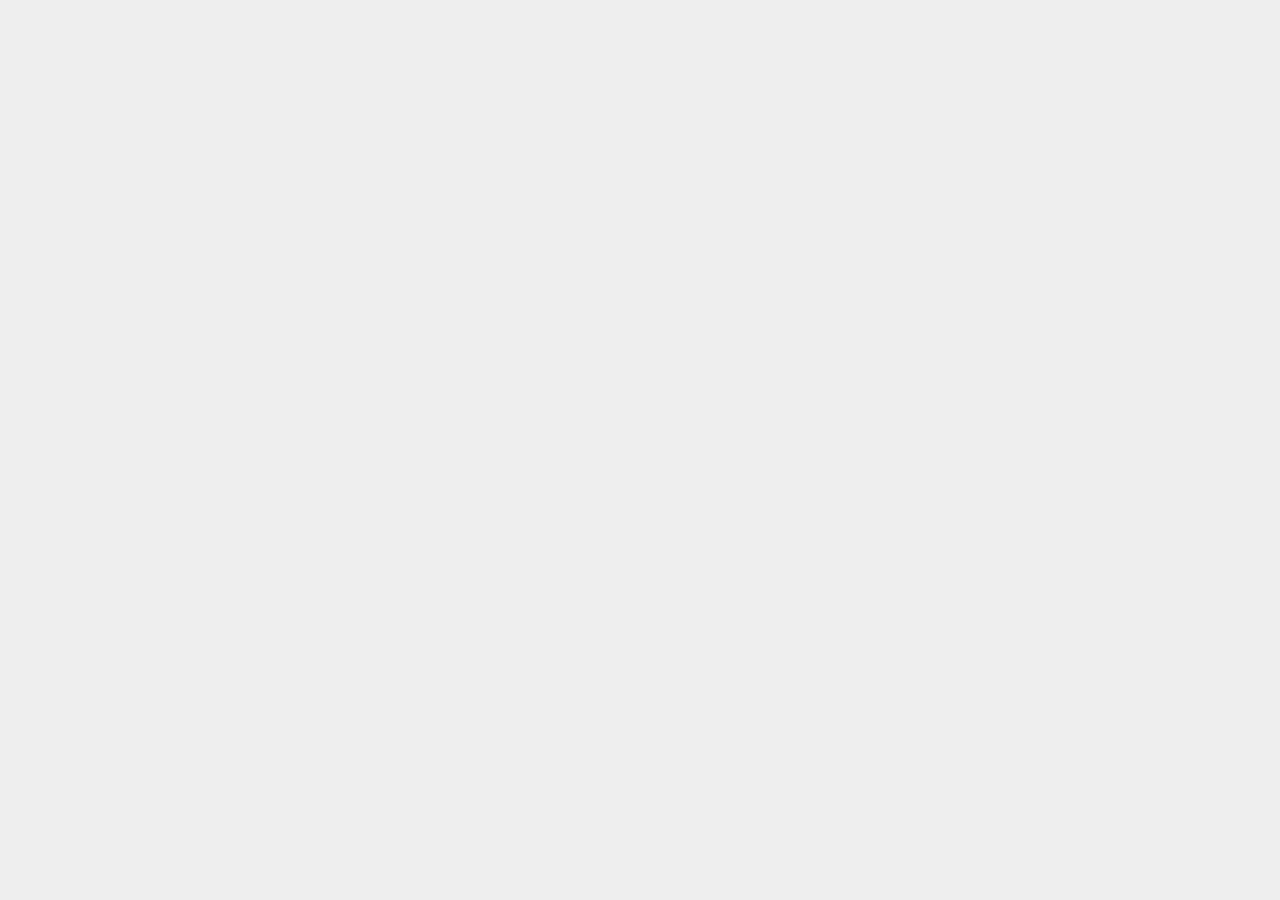
==== QLThuChi.APP/index.html @ cc8b2fb4 "Commmit" ====
﻿<!DOCTYPE html>
<!--
    BeyondAdmin - Responsive Admin Dashboard Template build with Twitter Bootstrap 3.3.4
    Version: 1.4.0
    Purchase: http://wrapbootstrap.com
    -->

<html xmlns="http://www.w3.org/1999/xhtml" ng-app="app" ng-controller="AppCtrl">

    <!-- Head -->
    <head>
        <meta charset="utf-8" />
        <title page-title></title>

        <meta name="description" content="blank page" />
        <meta name="viewport" content="width=device-width, initial-scale=1.0" />
        <meta http-equiv="X-UA-Compatible" content="IE=edge" />
        <meta http-equiv="Content-Type" content="text/html; charset=utf-8" />
        <link rel="shortcut icon" href="assets/img/favicon.png" type="image/x-icon">

        <!--Basic Styles-->
        <link href="assets/css/bootstrap.min.css" rel="stylesheet" />
        <link ng-if="settings.rtl" ng-href="assets/css/bootstrap-rtl.min.css" rel="stylesheet" />
        <link href="assets/css/font-awesome.min.css" rel="stylesheet" />
        <link href="assets/css/weather-icons.min.css" rel="stylesheet" />

        <!--Fonts-->
        <link href="http://fonts.googleapis.com/css?family=Open+Sans:300italic,400italic,600italic,700italic,400,600,700,300"
              rel="stylesheet" type="text/css">

        <!--Beyond styles-->
        <link ng-if="!settings.rtl" href="assets/css/beyond.min.css" rel="stylesheet" />
        <link ng-if="settings.rtl" href="assets/css/beyond-rtl.min.css" rel="stylesheet" />
        <link href="assets/css/demo.min.css" rel="stylesheet" />
        <link href="assets/css/typicons.min.css" rel="stylesheet" />
        <link href="assets/css/animate.min.css" rel="stylesheet" />
        <link ng-href="{{settings.skin}}" rel="stylesheet" type="text/css" />

    </head>
    <!-- /Head -->

    <!-- Body -->
    <body>
        <div ui-view></div>

        <!-- Scripts -->
        <script src="lib/jquery/jquery.min.js"></script>
        <script src="lib/jquery/bootstrap.js"></script>
        <script src="lib/angular/angular.js"></script>

        <script src="lib/utilities.js"></script>

        <script src="lib/angular/angular-animate/angular-animate.js"></script>
        <script src="lib/angular/angular-cookies/angular-cookies.js"></script>
        <script src="lib/angular/angular-resource/angular-resource.js"></script>
        <script src="lib/angular/angular-sanitize/angular-sanitize.js"></script>
        <script src="lib/angular/angular-touch/angular-touch.js"></script>

        <script src="lib/angular/angular-ui-router/angular-ui-router.js"></script>
        <script src="lib/angular/angular-ocLazyLoad/ocLazyLoad.js"></script>
        <script src="lib/angular/angular-ngStorage/ngStorage.js"></script>
        <script src="lib/angular/angular-ui-utils/angular-ui-utils.js"></script>
        <script src="lib/angular/angular-breadcrumb/angular-breadcrumb.js"></script>

        <script src="lib/angular/angular-ui-bootstrap/ui-bootstrap.js"></script>
        <script src="lib/jquery/slimscroll/jquery.slimscroll.js"></script>



        <!-- App Config and Routing Scripts -->
        <script src="app/app.js"></script>
        <script src="app/config.js"></script>
        <script src="app/config.lazyload.js"></script>
        <script src="app/config.router.js"></script>
        <script src="app/beyond.js"></script>
    
    
        <!-- Layout Related Directives -->
        <script src="app/directives/loading.js"></script>
        <script src="app/directives/skin.js"></script>
        <script src="app/directives/sidebar.js"></script>
        <script src="app/directives/header.js"></script>
        <script src="app/directives/navbar.js"></script>
        <script src="app/directives/chatbar.js"></script>
        <script src="app/directives/widget.js"></script>
        
    </body>
    <!--  /Body -->
</html>
---- QLThuChi.APP/assets/css/weather-icons.min.css ----
/*!
 *  Weather Icons 1.2
 *  Weather themed icons for Bootstrap
 *  ------------------------------------------------------------------------------
* Maintained at http://erikflowers.github.io/weather-icons
 *  http://twitter.com/Erik_UX
 *
 *  License
 *  ------------------------------------------------------------------------------
 *  - Fpmt licensed under SIL OFL 1.1 -
 *    http://scripts.sil.org/OFL
 *  - CSS and LESS are licensed under MIT License -
 *    http://opensource.org/licenses/mit-license.html
 *  - Documentation licensed under CC BY 3.0 -
 *    http://creativecommons.org/licenses/by/3.0/
 *  - Inspired by and works great as a companion with Font Awesome
 *    "Font Awesome by Dave Gandy - http://fontawesome.io"
 *
 *  Weather Icons Bootstrap Package Author - Erik Flowers - erik@helloerik.com
 *  ------------------------------------------------------------------------------
 *  Email: erik@helloerik.com
 *  Twitter: http://twitter.com/Erik_UX
 */@font-face{font-family:weathericons;src:url(../fonts/weathericons-regular-webfont.eot);src:url(../fonts/weathericons-regular-webfont.eot?#iefix) format('embedded-opentype'),url(../fonts/weathericons-regular-webfont.woff) format('woff'),url(../fonts/weathericons-regular-webfont.ttf) format('truetype'),url(../fonts/weathericons-regular-webfont.svg#weathericons-regular-webfontRg) format('svg');font-weight:400;font-style:normal}.wi{display:inline-block;font-family:weathericons;font-style:normal;font-weight:400;line-height:1;-webkit-font-smoothing:antialiased;-moz-osx-font-smoothing:grayscale}.wi-day-cloudy-gusts:before{content:"\f000"}.wi-day-cloudy-windy:before{content:"\f001"}.wi-day-cloudy:before{content:"\f002"}.wi-day-fog:before{content:"\f003"}.wi-day-hail:before{content:"\f004"}.wi-day-lightning:before{content:"\f005"}.wi-day-rain-mix:before{content:"\f006"}.wi-day-rain-wind:before{content:"\f007"}.wi-day-rain:before{content:"\f008"}.wi-day-showers:before{content:"\f009"}.wi-day-snow:before{content:"\f00a"}.wi-day-sprinkle:before{content:"\f00b"}.wi-day-sunny-overcast:before{content:"\f00c"}.wi-day-sunny:before{content:"\f00d"}.wi-day-storm-showers:before{content:"\f00e"}.wi-day-thunderstorm:before{content:"\f010"}.wi-cloudy-gusts:before{content:"\f011"}.wi-cloudy-windy:before{content:"\f012"}.wi-cloudy:before{content:"\f013"}.wi-fog:before{content:"\f014"}.wi-hail:before{content:"\f015"}.wi-lightning:before{content:"\f016"}.wi-rain-mix:before{content:"\f017"}.wi-rain-wind:before{content:"\f018"}.wi-rain:before{content:"\f019"}.wi-showers:before{content:"\f01a"}.wi-snow:before{content:"\f01b"}.wi-sprinkle:before{content:"\f01c"}.wi-storm-showers:before{content:"\f01d"}.wi-thunderstorm:before{content:"\f01e"}.wi-windy:before{content:"\f021"}.wi-night-alt-cloudy-gusts:before{content:"\f022"}.wi-night-alt-cloudy-windy:before{content:"\f023"}.wi-night-alt-hail:before{content:"\f024"}.wi-night-alt-lightning:before{content:"\f025"}.wi-night-alt-rain-mix:before{content:"\f026"}.wi-night-alt-rain-wind:before{content:"\f027"}.wi-night-alt-rain:before{content:"\f028"}.wi-night-alt-showers:before{content:"\f029"}.wi-night-alt-snow:before{content:"\f02a"}.wi-night-alt-sprinkle:before{content:"\f02b"}.wi-night-alt-storm-showers:before{content:"\f02c"}.wi-night-alt-thunderstorm:before{content:"\f02d"}.wi-night-clear:before{content:"\f02e"}.wi-night-cloudy-gusts:before{content:"\f02f"}.wi-night-cloudy-windy:before{content:"\f030"}.wi-night-cloudy:before{content:"\f031"}.wi-night-hail:before{content:"\f032"}.wi-night-lightning:before{content:"\f033"}.wi-night-rain-mix:before{content:"\f034"}.wi-night-rain-wind:before{content:"\f035"}.wi-night-rain:before{content:"\f036"}.wi-night-showers:before{content:"\f037"}.wi-night-snow:before{content:"\f038"}.wi-night-sprinkle:before{content:"\f039"}.wi-night-storm-showers:before{content:"\f03a"}.wi-night-thunderstorm:before{content:"\f03b"}.wi-celsius:before{content:"\f03c"}.wi-cloud-down:before{content:"\f03d"}.wi-cloud-refresh:before{content:"\f03e"}.wi-cloud-up:before{content:"\f040"}.wi-cloud:before{content:"\f041"}.wi-degrees:before{content:"\f042"}.wi-down-left:before{content:"\f043"}.wi-down:before{content:"\f044"}.wi-fahrenheit:before{content:"\f045"}.wi-horizon-alt:before{content:"\f046"}.wi-horizon:before{content:"\f047"}.wi-left:before{content:"\f048"}.wi-lightning:before{content:"\f016"}.wi-night-fog:before{content:"\f04a"}.wi-refresh-alt:before{content:"\f04b"}.wi-refresh:before{content:"\f04c"}.wi-right:before{content:"\f04d"}.wi-sprinkles:before{content:"\f04e"}.wi-strong-wind:before{content:"\f050"}.wi-sunrise:before{content:"\f051"}.wi-sunset:before{content:"\f052"}.wi-thermometer-exterior:before{content:"\f053"}.wi-thermometer-internal:before{content:"\f054"}.wi-thermometer:before{content:"\f055"}.wi-tornado:before{content:"\f056"}.wi-up-right:before{content:"\f057"}.wi-up:before{content:"\f058"}.wi-wind-west:before{content:"\f059"}.wi-wind-south-west:before{content:"\f05a"}.wi-wind-south-east:before{content:"\f05b"}.wi-wind-south:before{content:"\f05c"}.wi-wind-north-west:before{content:"\f05d"}.wi-wind-north-east:before{content:"\f05e"}.wi-wind-north:before{content:"\f060"}.wi-wind-east:before{content:"\f061"}.wi-smoke:before{content:"\f062"}.wi-dust:before{content:"\f063"}.wi-snow-wind:before{content:"\f064"}.wi-day-snow-wind:before{content:"\f065"}.wi-night-snow-wind:before{content:"\f066"}.wi-night-alt-snow-wind:before{content:"\f067"}.wi-day-sleet-storm:before{content:"\f068"}.wi-night-sleet-storm:before{content:"\f069"}.wi-night-alt-sleet-storm:before{content:"\f06a"}.wi-day-snow-thunderstorm:before{content:"\f06b"}.wi-night-snow-thunderstorm:before{content:"\f06c"}.wi-night-alt-snow-thunderstorm:before{content:"\f06d"}.wi-solar-eclipse:before{content:"\f06e"}.wi-lunar-eclipse:before{content:"\f070"}.wi-meteor:before{content:"\f071"}.wi-hot:before{content:"\f072"}.wi-hurricane:before{content:"\f073"}.wi-smog:before{content:"\f074"}.wi-alien:before{content:"\f075"}.wi-snowflake-cold:before{content:"\f076"}.wi-stars:before{content:"\f077"}.wi-moon-full:before{content:"\f078"}.wi-moon-waxing-gibbous:before{content:"\f079"}.wi-moon-waxing-quarter:before{content:"\f07a"}.wi-moon-waxing-crescent:before{content:"\f07b"}.wi-moon-young:before{content:"\f07c"}.wi-moon-new:before{content:"\f07d"}.wi-moon-old:before{content:"\f07e"}.wi-moon-waning-crescent:before{content:"\f080"}.wi-moon-waning-quarter:before{content:"\f081"}.wi-moon-waning-gibbous:before{content:"\f082"}.wi-night-partly-cloudy:before{content:"\f083"}
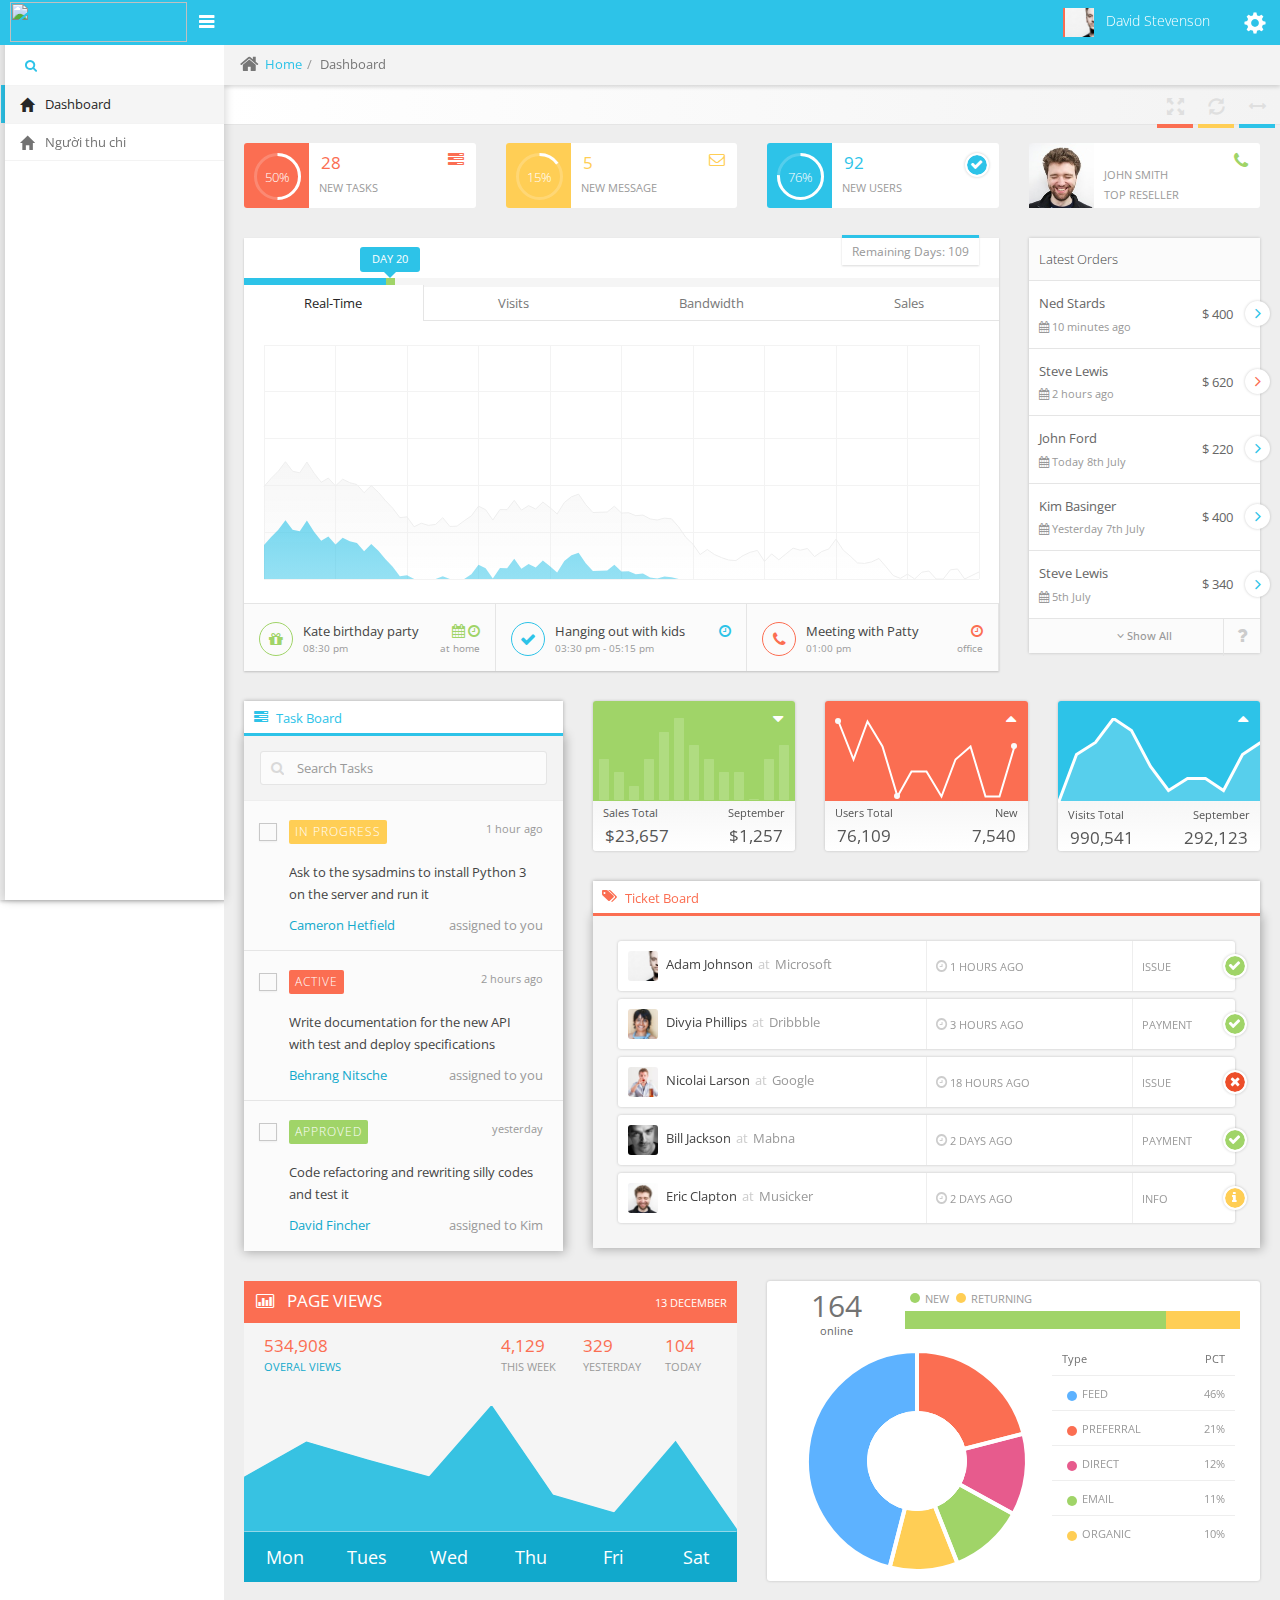
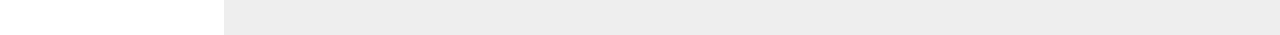
==== commit 9a2f3729: "add login" ====
--- a/QLThuChi.APP/index.html
+++ b/QLThuChi.APP/index.html
@@ -74,7 +74,11 @@
         <script src="app/config.router.js"></script>
         <script src="app/beyond.js"></script>
     
-    
+        <!-- App services Scripts -->
+        <script src="app/beyond.js"></script>
+        <script src="app/services/authService.js"></script>
+        <script src="app/services/authInterceptorService.js"></script>
+
         <!-- Layout Related Directives -->
         <script src="app/directives/loading.js"></script>
         <script src="app/directives/skin.js"></script>
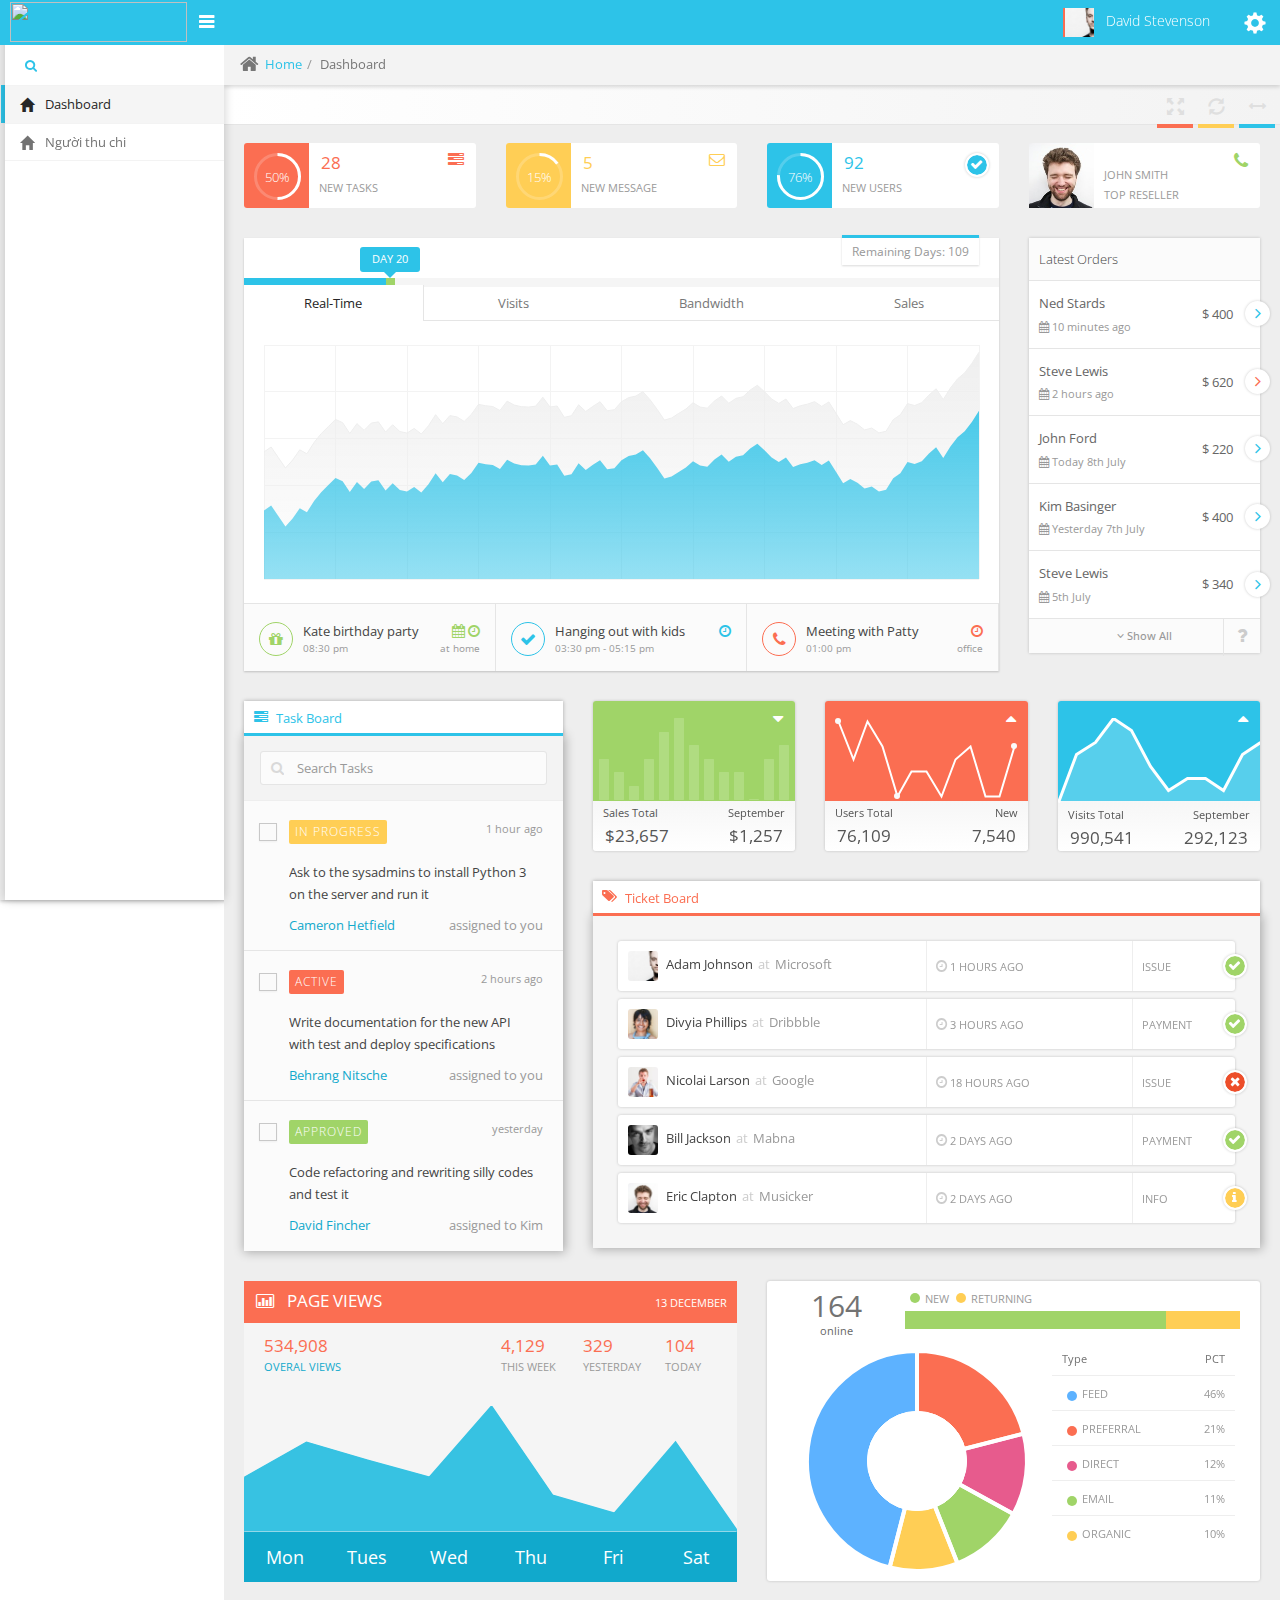
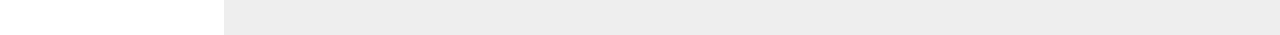
==== commit e2477d67: "add người thu chi" ====
--- a/QLThuChi.APP/index.html
+++ b/QLThuChi.APP/index.html
@@ -65,7 +65,7 @@
         <script src="lib/angular/angular-ui-bootstrap/ui-bootstrap.js"></script>
         <script src="lib/jquery/slimscroll/jquery.slimscroll.js"></script>
 
-
+        <script src="lib/linqjs/linq.min.js"></script>
 
         <!-- App Config and Routing Scripts -->
         <script src="app/app.js"></script>
@@ -78,6 +78,7 @@
         <script src="app/beyond.js"></script>
         <script src="app/services/authService.js"></script>
         <script src="app/services/authInterceptorService.js"></script>
+        <script src="app/services/HelperService.js"></script>
 
         <!-- Layout Related Directives -->
         <script src="app/directives/loading.js"></script>
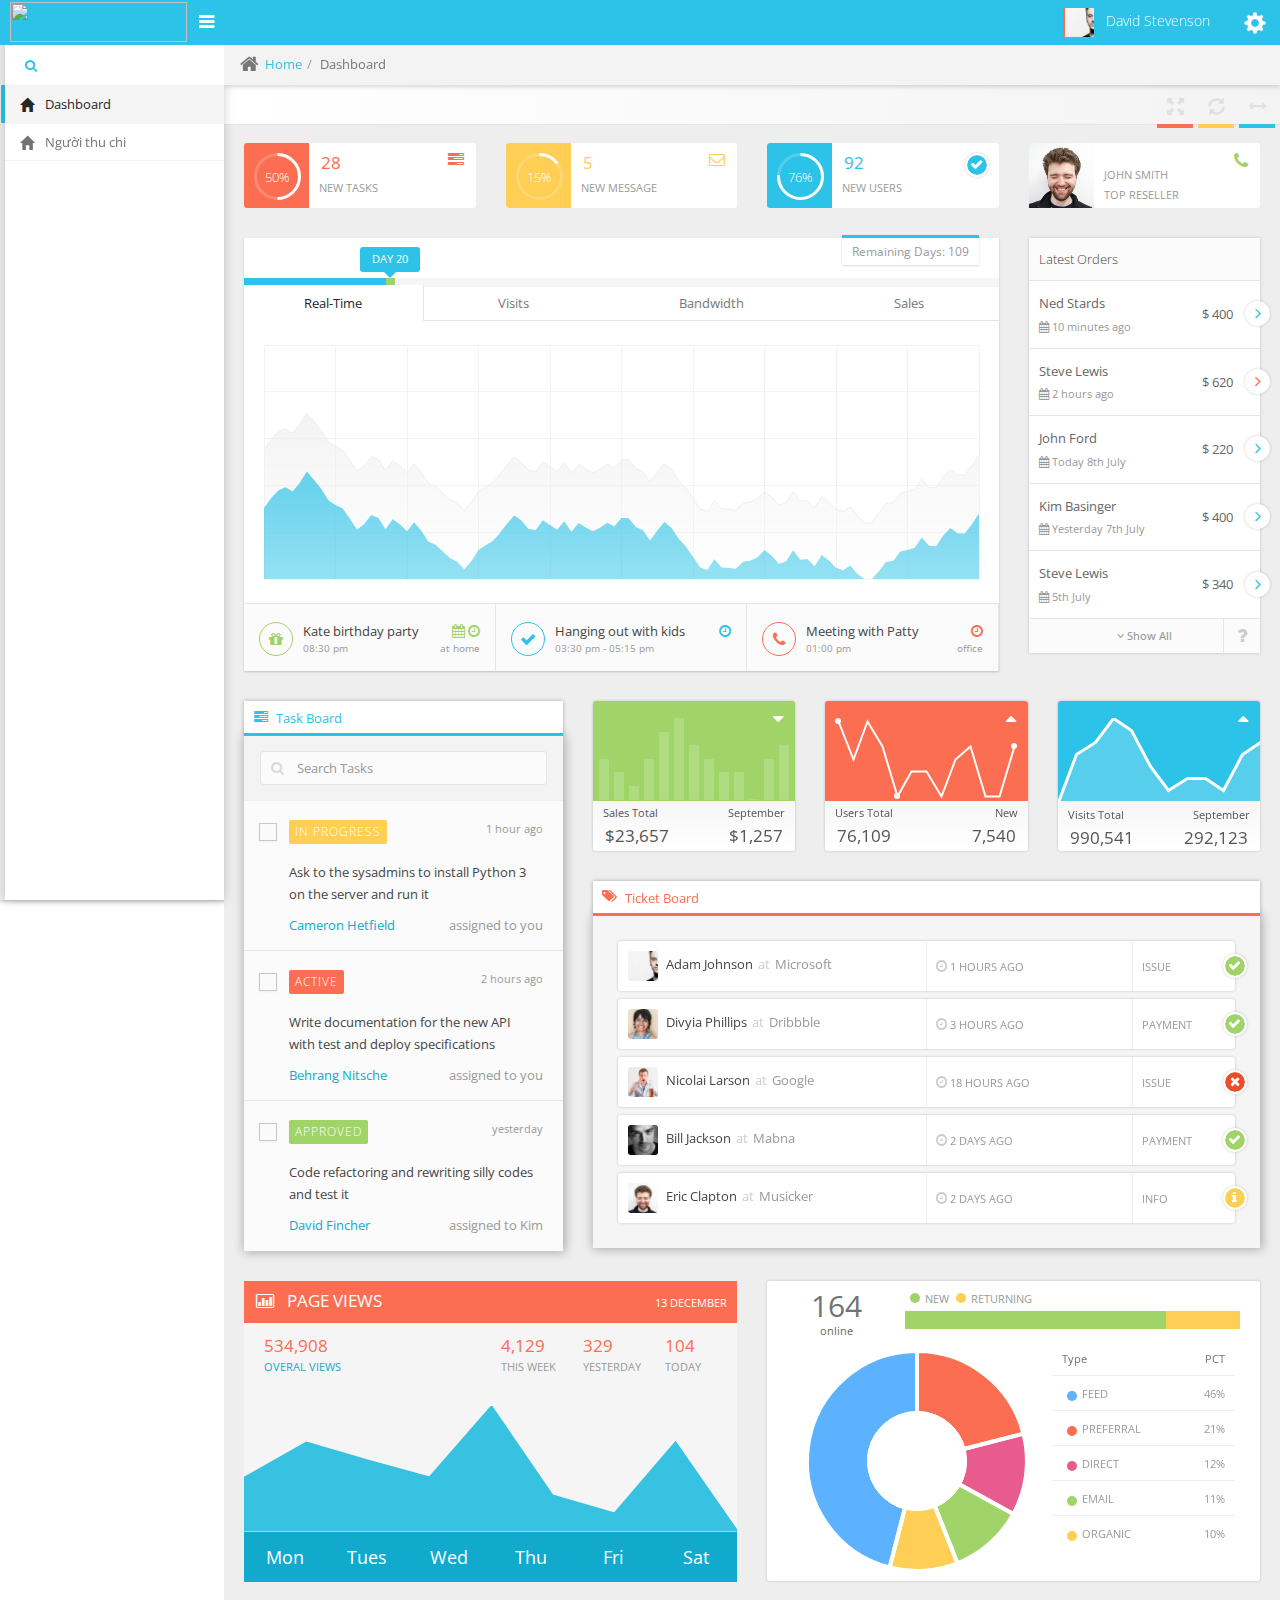
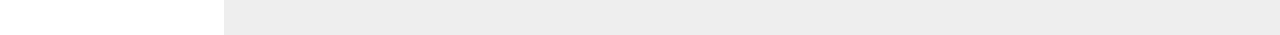
==== commit 6699fe5e: "add người thu chi" ====
--- a/QLThuChi.APP/index.html
+++ b/QLThuChi.APP/index.html
@@ -45,6 +45,9 @@
 
         <!-- Scripts -->
         <script src="lib/jquery/jquery.min.js"></script>
+
+        <script src="lib/linqjs/linq.js"></script>
+
         <script src="lib/jquery/bootstrap.js"></script>
         <script src="lib/angular/angular.js"></script>
 
@@ -64,8 +67,6 @@
 
         <script src="lib/angular/angular-ui-bootstrap/ui-bootstrap.js"></script>
         <script src="lib/jquery/slimscroll/jquery.slimscroll.js"></script>
-
-        <script src="lib/linqjs/linq.min.js"></script>
 
         <!-- App Config and Routing Scripts -->
         <script src="app/app.js"></script>
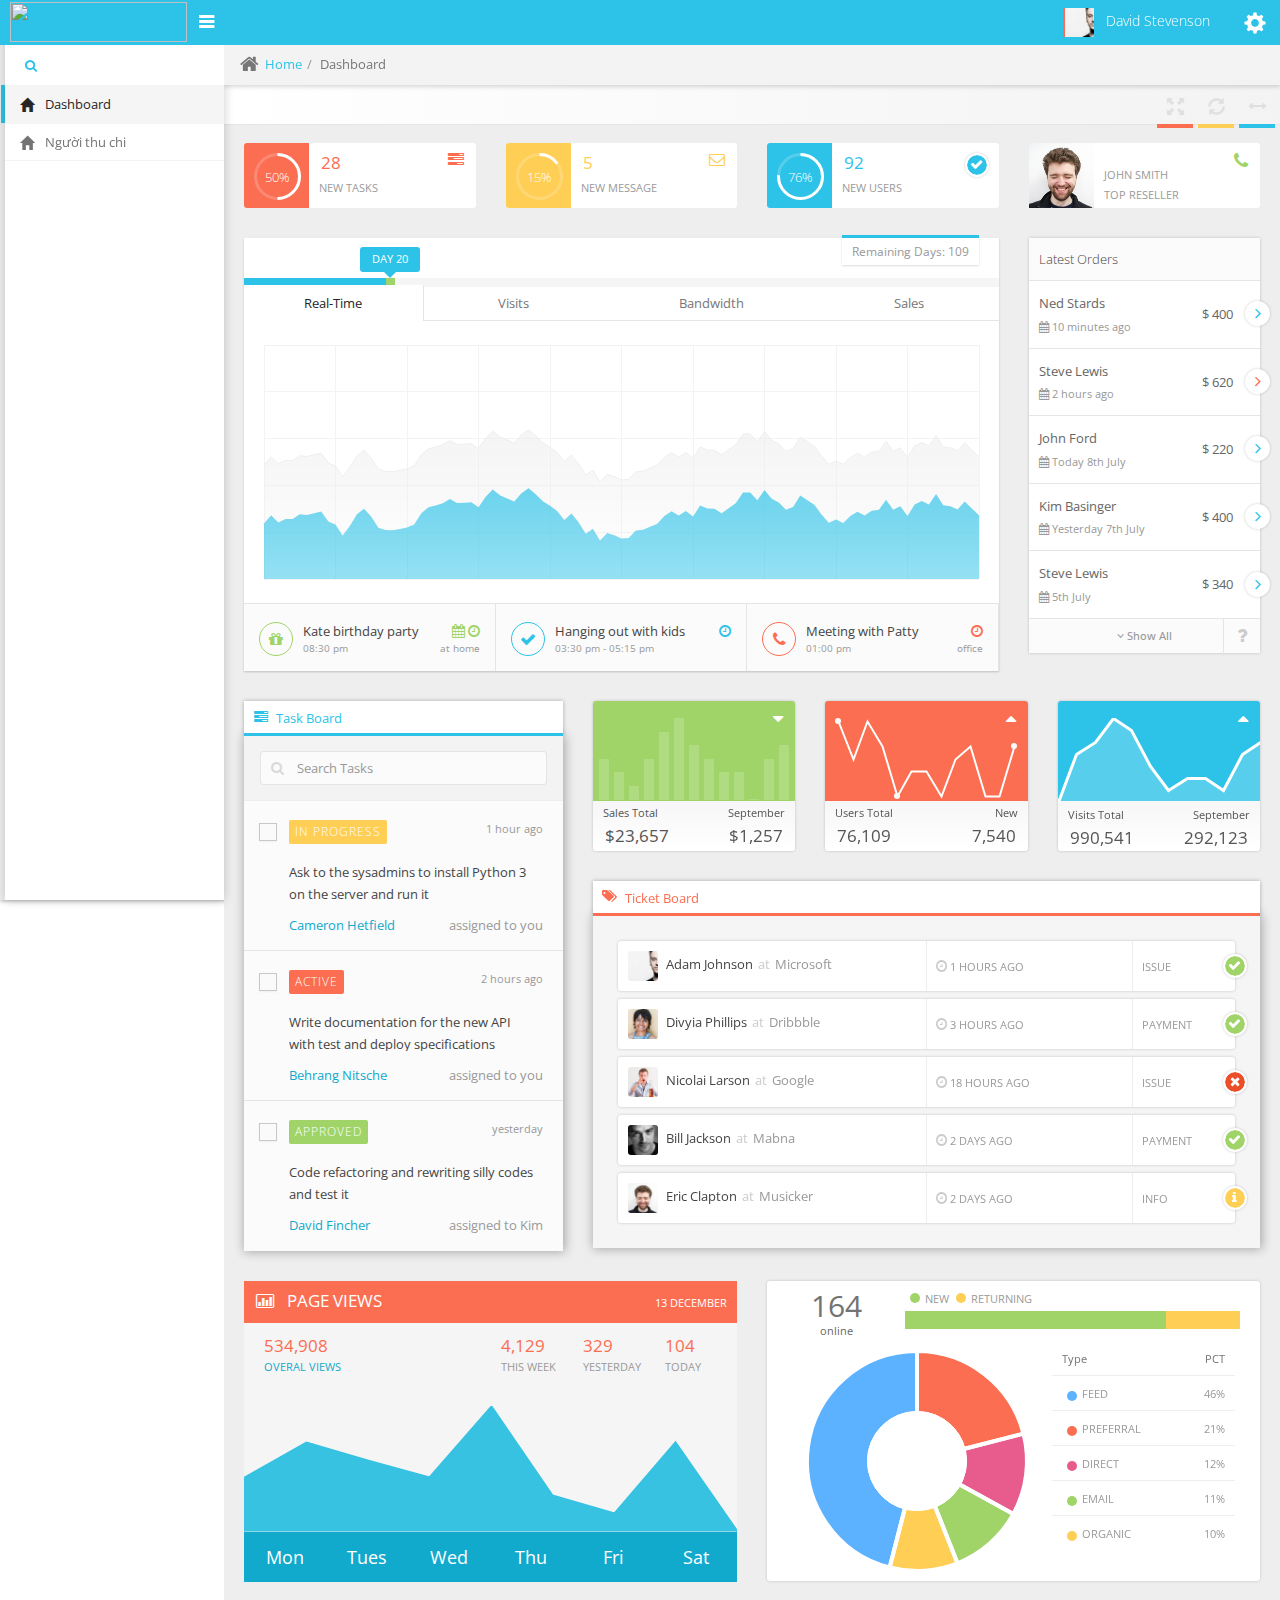
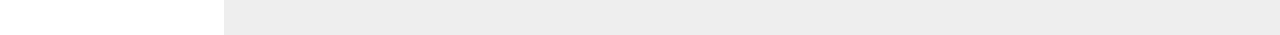
==== commit d85b8faf: "add modal confirm" ====
--- a/QLThuChi.APP/index.html
+++ b/QLThuChi.APP/index.html
@@ -74,6 +74,8 @@
         <script src="app/config.lazyload.js"></script>
         <script src="app/config.router.js"></script>
         <script src="app/beyond.js"></script>
+
+
     
         <!-- App services Scripts -->
         <script src="app/beyond.js"></script>
@@ -89,6 +91,10 @@
         <script src="app/directives/navbar.js"></script>
         <script src="app/directives/chatbar.js"></script>
         <script src="app/directives/widget.js"></script>
+        <script src="app/directives/modal.js"></script>
+
+        <!-- App controller -->
+        <script src="app/controllers/HelperController.js"></script>
         
     </body>
     <!--  /Body -->
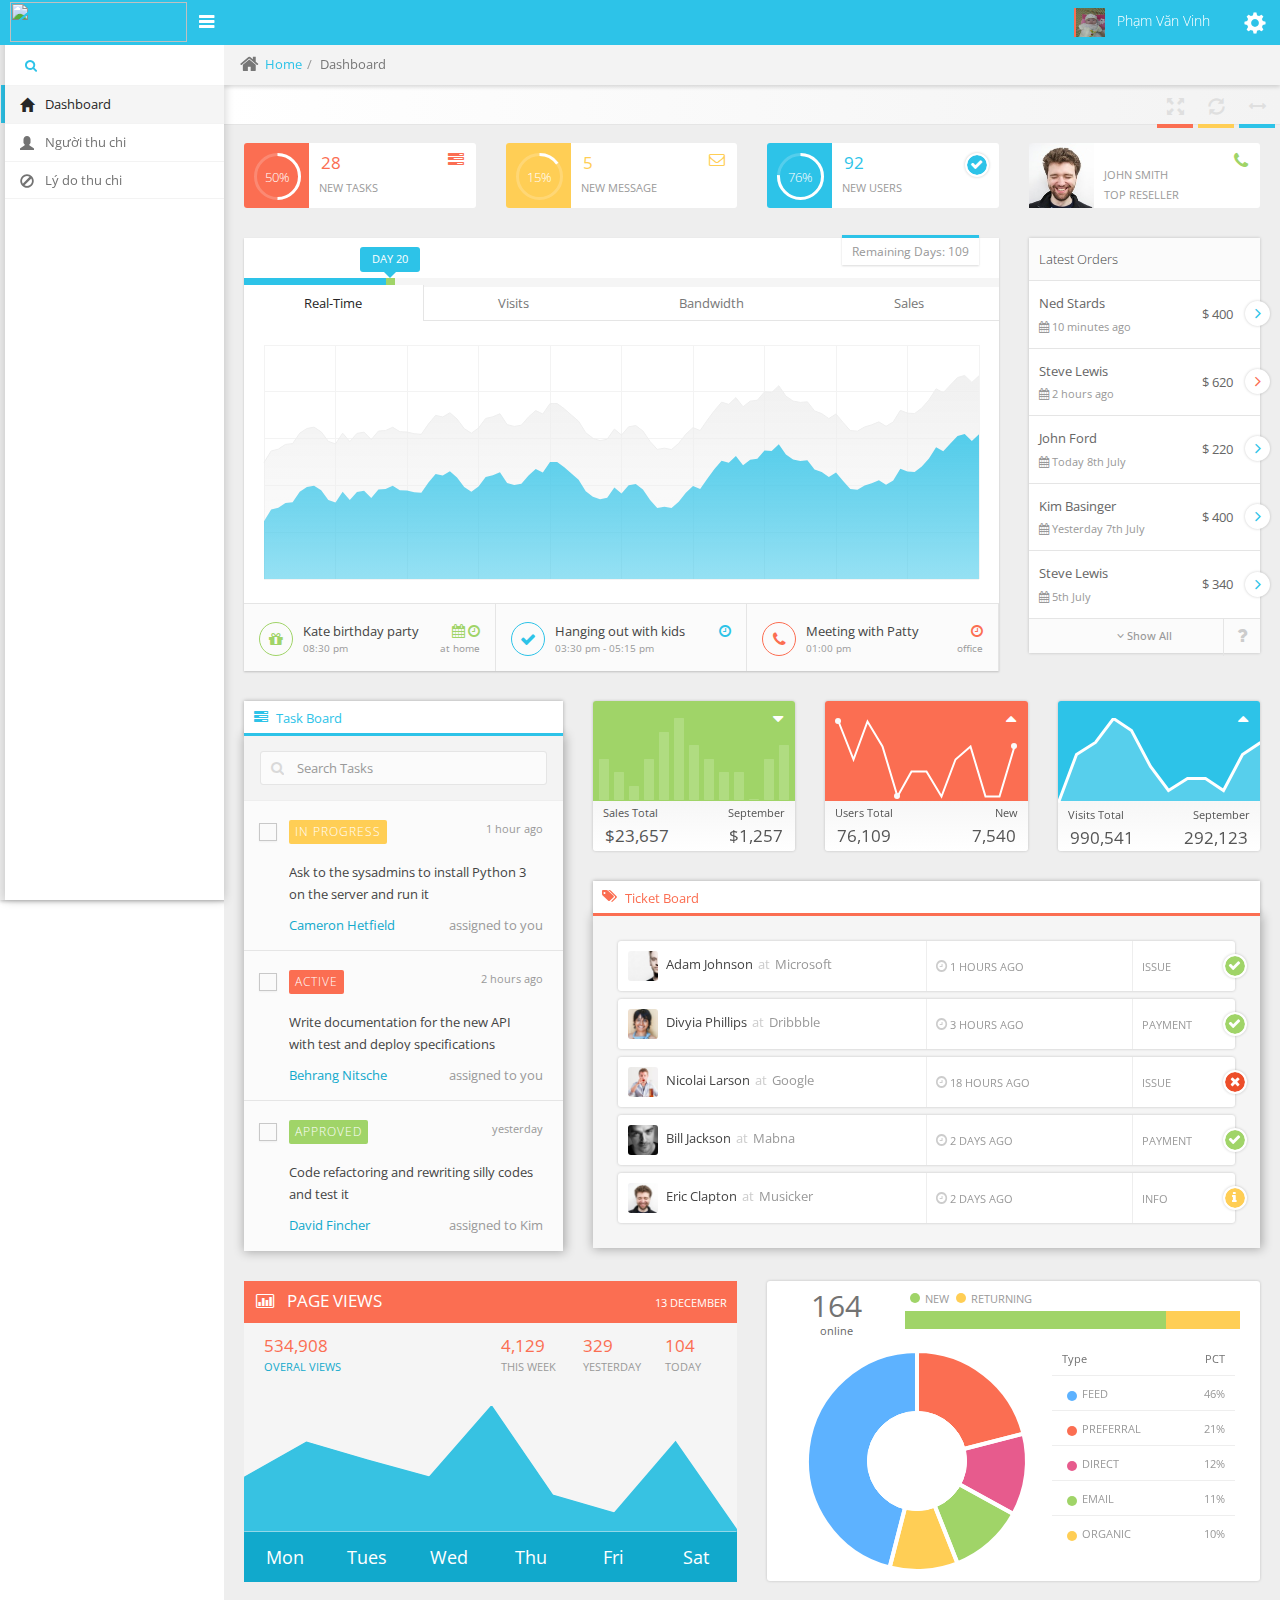
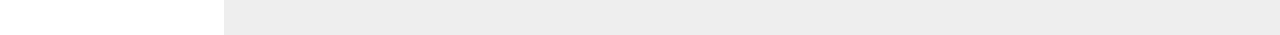
==== commit 41b7f010: "loading" ====
--- a/QLThuChi.APP/index.html
+++ b/QLThuChi.APP/index.html
@@ -35,6 +35,7 @@
         <link href="assets/css/typicons.min.css" rel="stylesheet" />
         <link href="assets/css/animate.min.css" rel="stylesheet" />
         <link ng-href="{{settings.skin}}" rel="stylesheet" type="text/css" />
+        <link href="assets/css/Extent.css" rel="stylesheet" />
 
     </head>
     <!-- /Head -->
--- a/QLThuChi.APP/assets/css/Extent.css
+++ b/QLThuChi.APP/assets/css/Extent.css
@@ -0,0 +1,4 @@
+﻿.disabledbutton {
+    pointer-events: none;
+    opacity: 0.4;
+}